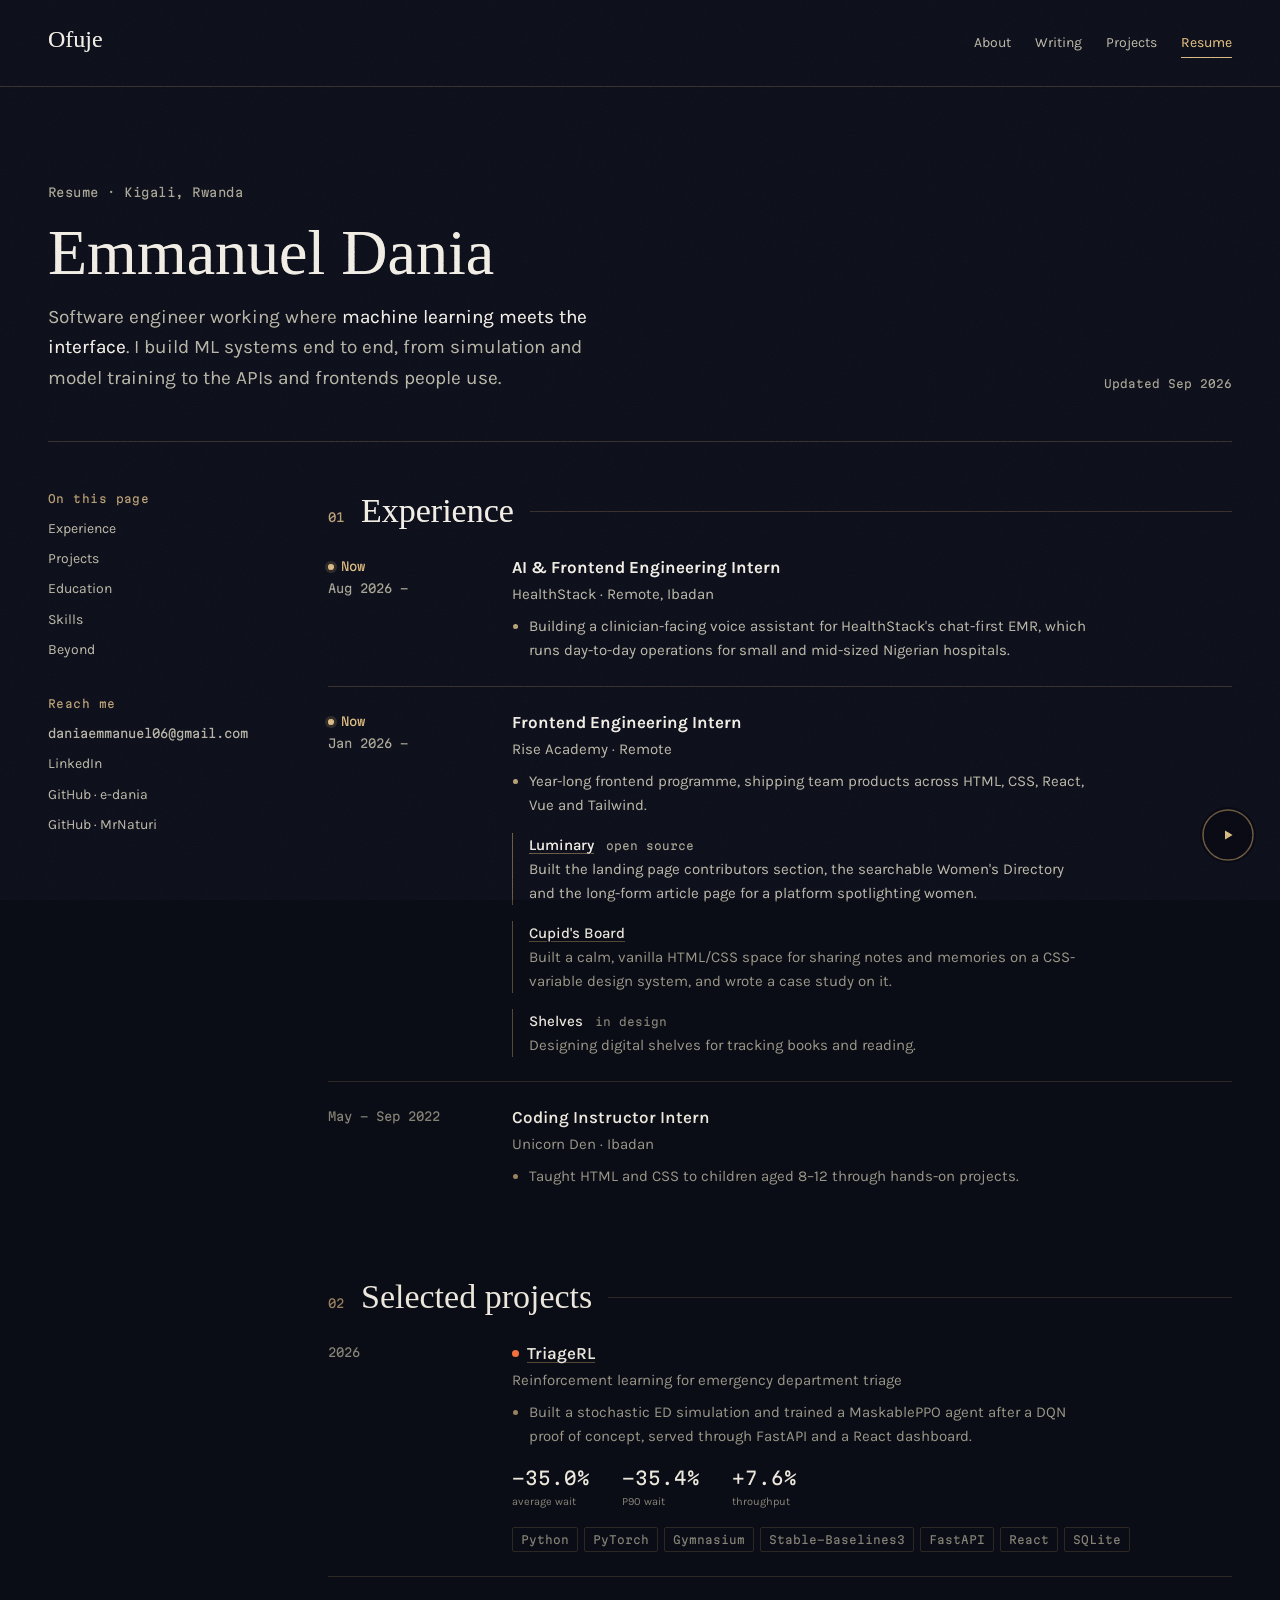
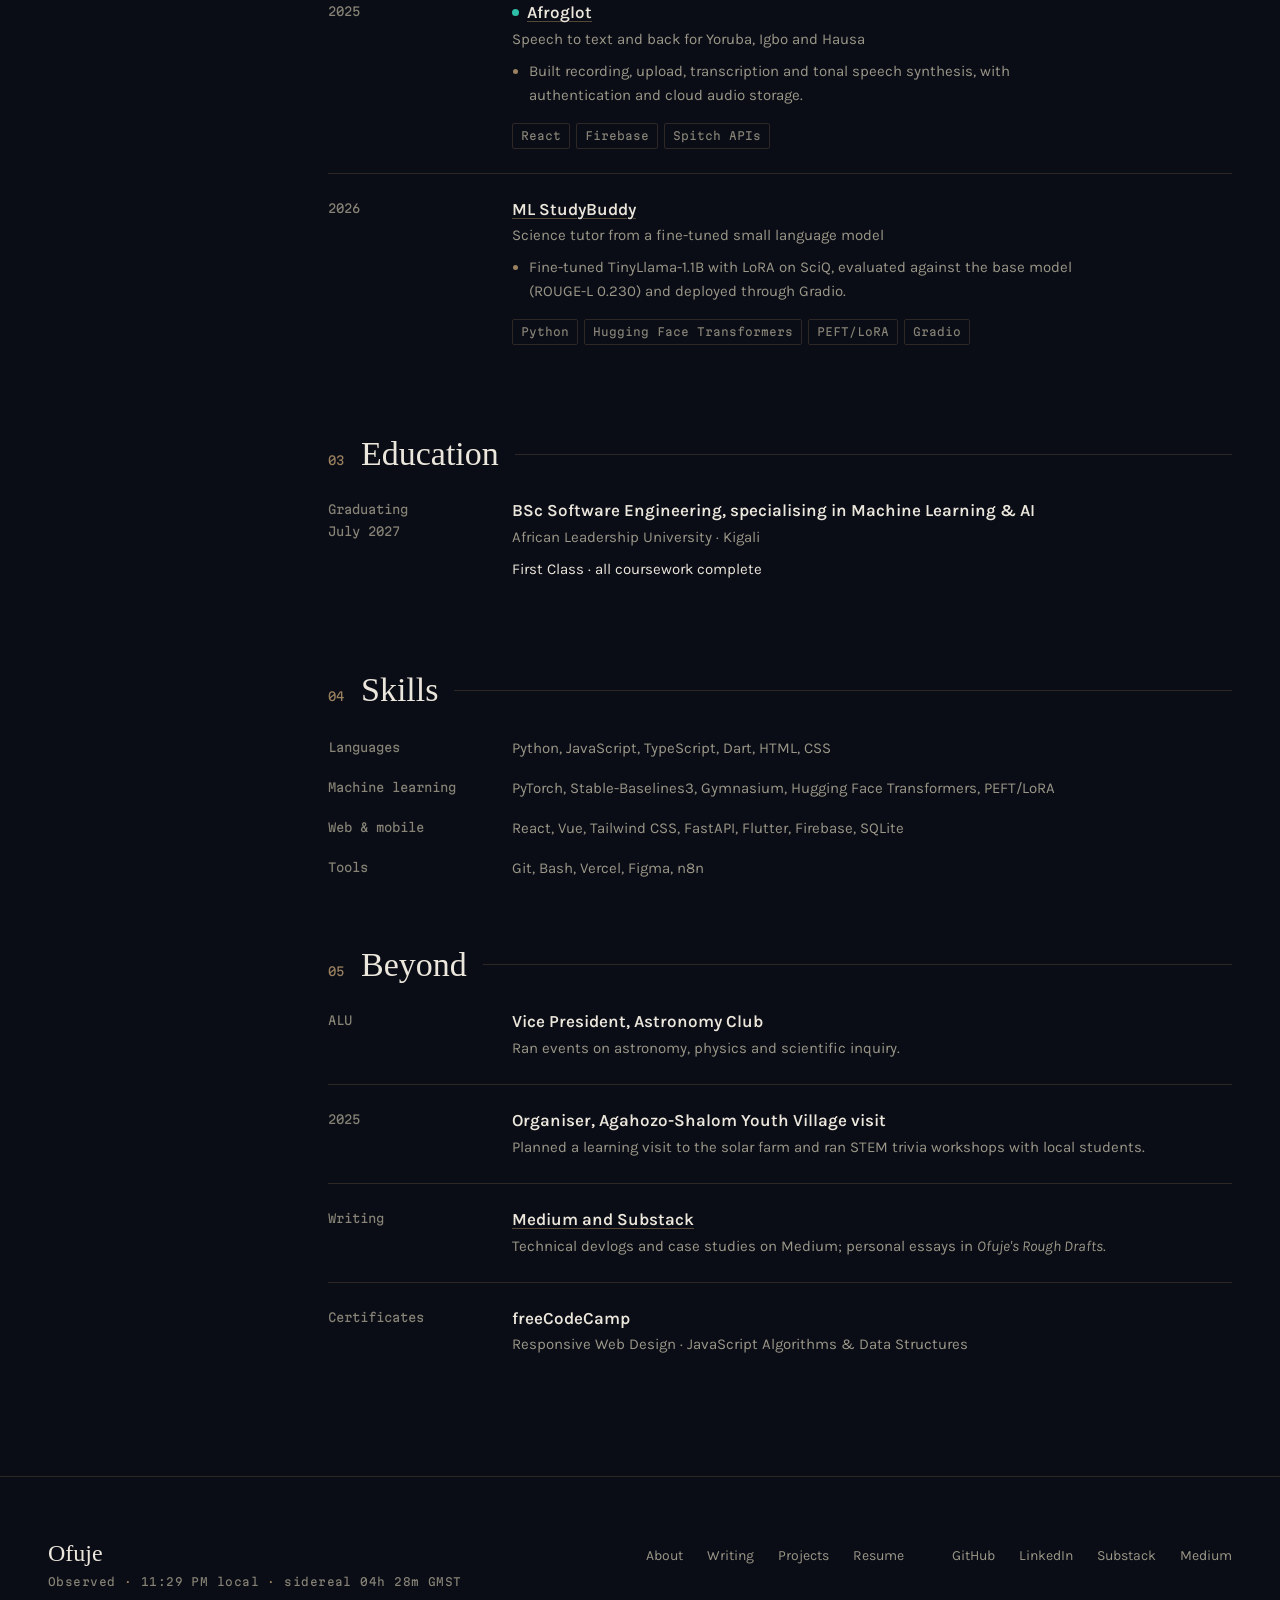
==== resume.html @ 5a90096f "Build the resume page with a section rail and dated entries" ====
<!DOCTYPE html>
    <html lang="en">
    <head>
        <meta charset="UTF-8">
        <meta name="viewport" content="width=device-width, initial-scale=1.0">

        <title>Resume — Emmanuel Dania</title>
        <meta name="description" content="Resume of Emmanuel Dania, a software engineer in Kigali building machine learning systems end to end: experience, projects, education and skills.">
        <meta name="theme-color" content="#0B0D16">
        <link rel="icon" href="/assets/favicon.svg" type="image/svg+xml">

        <meta property="og:type" content="website">
        <meta property="og:title" content="Resume — Emmanuel Dania">
        <meta property="og:description" content="Software engineer · machine learning. Experience, projects and skills.">

        <link rel="preconnect" href="https://fonts.googleapis.com">
        <link rel="preconnect" href="https://fonts.gstatic.com" crossorigin>
        <link
            href="https://fonts.googleapis.com/css2?family=IM+Fell+English:ital@0;1&family=Karla:wght@400;500;600&family=Martian+Mono:wght@400;500&display=swap"
            rel="stylesheet"
        >

        <link rel="stylesheet" href="/css/tokens.css">
        <link rel="stylesheet" href="/css/base.css">
        <link rel="stylesheet" href="/css/atmosphere.css">
        <link rel="stylesheet" href="/css/components/nav.css">
        <link rel="stylesheet" href="/css/components/footer.css">
        <link rel="stylesheet" href="/css/components/section.css">
        <link rel="stylesheet" href="/css/components/player.css">
        <link rel="stylesheet" href="/css/pages/resume.css">
    </head>

    <body>
        <div id="nav-root"></div>
        <main id="main-root" class="resume">
            <div id="resume-intro-root"></div>
            <div id="resume-body-root"></div>
        </main>
        <div id="footer-root"></div>
        <div id="player-root"></div>

        <script type="module" src="/js/pages/resume.js"></script>
    </body>
</html>
---- css/tokens.css ----
/* ==========================================================================
   Design tokens — "Observatory" system
   Reference these variables everywhere. Don't hardcode raw values in
   component/page CSS files — if a value isn't here, it probably should be.
   ========================================================================== */

:root {

  /* ---- Color: backgrounds ---- */
  --bg-base: #0B0D16;          /* page background — near-black navy, not flat */
  --bg-void-deep: #070810;     /* deepest point in radial vignette / glow gradients */
  --surface-plate: #12151F;    /* instrument plates — projects, panels */
  --surface-plate-raised: #171B27; /* top-of-gradient tone for plate surfaces */

  /* ---- Color: borders / dividers ----
     Hairlines are brass-tinted at low opacity, not a flat neutral gray —
     ties every divider back to the instrument-panel material. */
  --border-hairline: rgba(201, 162, 106, 0.18);
  --border-hairline-strong: rgba(201, 162, 106, 0.4); /* hover / active state */

  /* ---- Color: text ---- */
  --text-primary: #ECE7DC;    /* warm off-white, not pure white — matches brass warmth */
  --text-muted: #9A9788;
  --text-faint: #878477;      /* meta text, serials, icons at rest.
                                 5.2:1 on base, 4.6:1 on raised plate (AA) */

  /* ---- Color: accents (each tied to a specific meaning — don't mix) ----
     Only three accents now. Ember and teal each carry a motion language
     (beacon / signal); brass is structural chrome and stays static. */
  --accent-ember: #F2703C;    /* TriageRL — "beacon": single steady pulse, urgency */
  --accent-teal: #2FBFA8;     /* Afroglot — "signal": rhythmic double-pulse, transmission.
                                  Also used for About's name-pronunciation ripple. */
  --accent-brass: #C9A26A;    /** structural chrome (rivets, hairlines, serial labels)
                                AND the site's general neutral interactive/emphasis
                                accent — nav hovers, active states, headline emphasis.
                                Never carries flagship-specific meaning.*/
  --accent-brass-dim: #9A8260; /* rivets, secondary brass detail.
                                  5.3:1 on base — safe for small text */

  /* ---- Color: accent glows (rgba strings for box-shadow use) ---- */
  --glow-ember-tight: rgba(242, 112, 60, 0.15);
  --glow-ember-wide: rgba(242, 112, 60, 0.08);
  --glow-teal-tight: rgba(47, 191, 168, 0.15);
  --glow-teal-wide: rgba(47, 191, 168, 0.08);
  --glow-shadow-base: rgba(0, 0, 0, 0.3);

  /* ---- Spacing scale (unchanged — use these, don't invent one-offs) ---- */
  --space-1: 4px;
  --space-2: 8px;
  --space-3: 16px;
  --space-4: 24px;
  --space-5: 32px;
  --space-6: 48px;
  --space-7: 64px;
  --space-8: 96px;

  /* ---- Section rhythm & layout ---- */
  --section-padding-desktop: var(--space-8);
  --section-padding-mobile: var(--space-7);
  --content-max-width: 720px;  /* reading measure — prose, intros */
  --layout-max-width: 1200px;  /* page frame — nav, hero, plate grids */
  --gutter: clamp(1.25rem, 0.6rem + 3vw, 3rem); /* side padding, 20px → 48px */

  /* ---- Typography: families ---- */
  --font-display: 'IM Fell English', 'Iowan Old Style', 'Palatino Linotype', Georgia, serif;
                                      /* headlines, plate titles, section heads —
                                         digitised 17th-c. type, the engraved star-atlas voice */
  --font-body: 'Karla', 'Helvetica Neue', Arial, sans-serif; /* body copy, nav */
  --font-mono: 'Martian Mono', ui-monospace, 'Cascadia Mono', Menlo, monospace;
                                      /* serials, coordinates, meta labels —
                                         the engraved numerals on the instrument */

  /* ---- Typography: sizes ----
     Display sizes are fluid: they scale with the viewport between a floor
     and a ceiling, so one token covers phone to desktop without media
     queries. Small text stays fixed — it shouldn't shrink below legibility. */
  --text-hero: clamp(2.5rem, 1.35rem + 5.2vw, 5.5rem);     /* 40px → 88px */
  --text-h2: clamp(1.875rem, 1.4rem + 2vw, 2.75rem);       /* 30px → 44px, section heads */
  --text-h3: clamp(1.25rem, 1.1rem + 0.6vw, 1.5rem);       /* 20px → 24px, plate titles */
  --text-h3-large: clamp(1.5rem, 1.25rem + 1vw, 1.875rem); /* 24px → 30px, About name */
  --text-body: 1rem;           /* 16px */
  --text-small: 0.875rem;      /* 14px */
  --text-label: 0.75rem;       /* 12px — mono serials/coordinates, sentence case */
  --text-meta: 0.6875rem;      /* 11px — smallest mono detail only */

  /* ---- Typography: weights ---- */
  --weight-regular: 400;
  --weight-medium: 500;
  --weight-semibold: 600;
  --weight-display: 400;       /* IM Fell English ships a single weight (plus italic) */

  /* ---- Typography: line-height ---- */
  --leading-display: 1.05;     /* large display lines — IM Fell sets loose */
  --leading-tight: 1.25;
  --leading-body: 1.6;

  /* ---- Typography: letter-spacing ----
     No longer paired with uppercase — used sparingly on sentence-case
     meta labels (e.g. plate serials) for a touch of precision, not shouting. */
  --tracking-label: 0.04em;

  /* ---- Radius ----
     Plates are flat — instrument panels don't have rounded corners.
     Small radius reserved for actual interactive controls only. */
  --radius-plate: 0;
  --radius-control: 2px;

  /* ---- Motion: general ---- */
  --ease-hover: ease;                                   /* colour/hover changes */
  --ease-out: cubic-bezier(0.165, 0.84, 0.44, 1);       /* quart — entrances, reveals */
  --ease-out-expo: cubic-bezier(0.19, 1, 0.22, 1);      /* long, settling entrances */
  --ease-in-out: cubic-bezier(0.645, 0.045, 0.355, 1);  /* cubic — on-screen movement */
  --duration-hover: 200ms;
  --duration-glow: 250ms;
  --duration-ripple: 400ms;    /* About page ripple — signal-teal */

  /* ---- Motion: flagship signal marks ----
     Distinct rhythms, not the same animation recolored. Flagship-only —
     the four supporting-project plates carry no motion at all. */
  --duration-beacon: 3400ms;   /* TriageRL — one steady pulse, unhurried */
  --duration-signal: 2200ms;   /* Afroglot — two quick pulses, then a pause */

}

/* prefers-reduced-motion fallback hook — components should check this
   and disable starfield motion, ripples, and beacon/signal marks accordingly.
   Note: this zeroes durations, but looping marks (beacon/signal) should be
   removed outright in component CSS, not just sped to 0ms — see the
   web-animation-design guidance on reduced motion. */
@media (prefers-reduced-motion: reduce) {
  :root {
    --duration-hover: 0ms;
    --duration-glow: 0ms;
    --duration-ripple: 0ms;
    --duration-beacon: 0ms;
    --duration-signal: 0ms;
  }
}
---- css/base.css ----
*, *::before, *::after {
  box-sizing: border-box;
}

html {
  color-scheme: dark;
  -webkit-text-size-adjust: 100%;
}

body {
  margin: 0;
  background: var(--bg-base);
  color: var(--text-primary);
  font-family: var(--font-body);
  line-height: var(--leading-body);
  -webkit-font-smoothing: antialiased;
}

h1, h2, h3 {
  font-family: var(--font-display);
  font-weight: var(--weight-display);
  margin: 0;
  text-wrap: balance;
}

a {
  color: inherit;
  text-decoration: none;
}

::selection {
  background: var(--accent-brass);
  color: var(--bg-base);
}

/* ---- Focus: reticle brackets ----
   Keyboard focus draws four brass corner brackets around the element, like
   the framing marks in a telescope finder. Only :focus-visible — mouse
   clicks don't trigger it. Uses ::after, so a component that needs its own
   ::after on a focusable element should restyle focus locally. */
:where(a, button, [tabindex]):focus-visible {
  outline: none;
  position: relative;
}

:where(a, button, [tabindex]):focus-visible::after {
  --bracket: 7px;
  --bracket-weight: 1.5px;
  content: "";
  position: absolute;
  inset: -6px -8px;
  pointer-events: none;
  background:
    linear-gradient(var(--accent-brass), var(--accent-brass)) top left / var(--bracket) var(--bracket-weight),
    linear-gradient(var(--accent-brass), var(--accent-brass)) top left / var(--bracket-weight) var(--bracket),
    linear-gradient(var(--accent-brass), var(--accent-brass)) top right / var(--bracket) var(--bracket-weight),
    linear-gradient(var(--accent-brass), var(--accent-brass)) top right / var(--bracket-weight) var(--bracket),
    linear-gradient(var(--accent-brass), var(--accent-brass)) bottom left / var(--bracket) var(--bracket-weight),
    linear-gradient(var(--accent-brass), var(--accent-brass)) bottom left / var(--bracket-weight) var(--bracket),
    linear-gradient(var(--accent-brass), var(--accent-brass)) bottom right / var(--bracket) var(--bracket-weight),
    linear-gradient(var(--accent-brass), var(--accent-brass)) bottom right / var(--bracket-weight) var(--bracket);
  background-repeat: no-repeat;
}

/* Fallback for browsers without :focus-visible support */
@supports not selector(:focus-visible) {
  :where(a, button, [tabindex]):focus {
    outline: 1.5px solid var(--accent-brass);
    outline-offset: 4px;
  }
}

/* The hidden attribute always wins, even over components that set display */
[hidden] {
  display: none !important;
}

/* Text for screen readers only */
.visually-hidden {
  position: absolute;
  width: 1px;
  height: 1px;
  margin: -1px;
  padding: 0;
  overflow: hidden;
  clip: rect(0 0 0 0);
  clip-path: inset(50%);
  white-space: nowrap;
  border: 0;
}
---- css/atmosphere.css ----
/* ==========================================================================
   Atmosphere — the star-chart ground every page sits on.
   Two fixed layers on <body>, both pointer-events: none:
     ::before  brass coordinate grid (declination circles + RA meridians)
     ::after   film grain, laid over everything at very low opacity
   ========================================================================== */

body::before,
body::after {
  content: "";
  position: fixed;
  inset: 0;
  pointer-events: none;
}

/* ---- Coordinate grid ----
   The celestial pole sits above the top edge of the viewport, so the
   declination circles read as gentle arcs and the meridians fan down from
   it — the projection of an old star atlas, not a flat CSS grid.
   Masked to fade toward the edges so it never frames the page. */
body::before {
  z-index: -2;
  --pole: 50% -55vh;
  background:
    repeating-radial-gradient(
      circle at var(--pole),
      transparent 0 calc(var(--grid-ring) - 1px),
      var(--grid-line) calc(var(--grid-ring) - 1px) var(--grid-ring)
    ),
    repeating-conic-gradient(
      from 0deg at var(--pole),
      var(--grid-line) 0 0.08deg,
      transparent 0.08deg 7.5deg
    ),
    radial-gradient(ellipse 120% 90% at 50% 0%, var(--surface-plate-raised) 0%, transparent 60%);
  -webkit-mask-image: radial-gradient(ellipse 90% 80% at 50% 35%, #000 20%, transparent 85%);
          mask-image: radial-gradient(ellipse 90% 80% at 50% 35%, #000 20%, transparent 85%);
}

/* ---- Grain ----
   SVG fractal noise, tiled. Sits above content at ~5% so flat plates and
   the void read as printed paper rather than a screen fill. */
body::after {
  z-index: 100;
  opacity: var(--grain-opacity);
  background-image: url("data:image/svg+xml,%3Csvg xmlns='http://www.w3.org/2000/svg' width='220' height='220'%3E%3Cfilter id='n'%3E%3CfeTurbulence type='fractalNoise' baseFrequency='0.85' numOctaves='3' stitchTiles='stitch'/%3E%3CfeColorMatrix values='0 0 0 0 1 0 0 0 0 1 0 0 0 0 1 0 0 0 0.55 0'/%3E%3C/filter%3E%3Crect width='100%25' height='100%25' filter='url(%23n)'/%3E%3C/svg%3E");
  background-size: 220px 220px;
  mix-blend-mode: overlay;
}
---- css/components/nav.css ----
.site-nav {
  display: flex;
  flex-wrap: wrap;
  justify-content: space-between;
  align-items: baseline;
  gap: var(--space-2) var(--space-5);
  padding-block: var(--space-4);
  padding-inline: max(var(--gutter), (100% - var(--layout-max-width)) / 2);
  border-bottom: 1px solid var(--border-hairline);
}

.wordmark {
  font-family: var(--font-display);
  font-size: var(--text-h3);
  line-height: 1;
  color: var(--text-primary);
}

.nav-links {
  display: flex;
  flex-wrap: wrap;
  gap: var(--space-1) var(--space-4);
  list-style: none;
  margin: 0;
  padding: 0;
}

.nav-links a {
  display: inline-block;
  padding-block: var(--space-2); /* taller tap target without shifting layout */
  color: var(--text-muted);
  font-size: var(--text-small);
  background-image: linear-gradient(var(--accent-brass), var(--accent-brass));
  background-repeat: no-repeat;
  background-position: 0 calc(100% - 4px);
  background-size: 0 1px;
  transition: color var(--duration-hover) var(--ease-hover);
}

@media (hover: hover) and (pointer: fine) {
  .nav-links a:hover {
    color: var(--accent-brass);
  }
}

/* Current page: brass text plus a fixed hairline underline, so it reads
   as "you are here" rather than a stuck hover. */
.nav-links a[aria-current] {
  color: var(--accent-brass);
  background-size: 100% 1px;
}
---- css/components/footer.css ----
.site-footer {
  display: flex;
  flex-wrap: wrap;
  justify-content: space-between;
  align-items: flex-start;
  gap: var(--space-5) var(--space-6);
  padding-block: var(--space-7) var(--space-6);
  padding-inline: max(var(--gutter), (100% - var(--layout-max-width)) / 2);
  border-top: 1px solid var(--border-hairline);
}

.footer-nav-group {
  display: flex;
  flex-wrap: wrap;
  gap: var(--space-4) var(--space-6);
}

.footer-links,
.footer-socials {
  display: flex;
  flex-wrap: wrap;
  gap: var(--space-1) var(--space-4);
  list-style: none;
  margin: 0;
  padding: 0;
}

.footer-links a,
.footer-socials a {
  display: inline-block;
  padding-block: var(--space-1);
  color: var(--text-muted);
  font-size: var(--text-small);
  transition: color var(--duration-hover) var(--ease-hover);
}

@media (hover: hover) and (pointer: fine) {
  .footer-links a:hover,
  .footer-socials a:hover {
    color: var(--accent-brass);
  }
}

/* Phones: stack wordmark over the two link groups instead of forcing
   eight items onto one row. */
@media (max-width: 40rem) {
  .site-footer,
  .footer-nav-group {
    flex-direction: column;
  }
}

.footer-mark {
  display: flex;
  flex-direction: column;
  gap: var(--space-2);
}

.observation-log {
  margin: 0;
  font-family: var(--font-mono);
  font-size: var(--text-meta);
  letter-spacing: var(--tracking-label);
  color: var(--text-faint);
  font-variant-numeric: tabular-nums; /* digits don't shift as minutes tick */
}

.observation-log__part {
  white-space: nowrap; /* wrap between segments, never inside "11h 23m" */
}

.observation-log__sep {
  color: var(--accent-brass-dim);
}
---- css/components/section.css ----
/* ==========================================================================
   Section frame — shared by every Home section after the hero.
   A hairline rule with a mono index on it, like a plate number engraved
   on the edge of a chart, then a display heading.
   ========================================================================== */

.section {
  padding-block: var(--section-padding-mobile);
  padding-inline: max(var(--gutter), (100% - var(--layout-max-width)) / 2);
}

@media (min-width: 48rem) {
  .section {
    padding-block: var(--section-padding-desktop);
  }
}

.section__head {
  display: flex;
  align-items: baseline;
  gap: var(--space-3);
  margin-bottom: var(--space-6);
}

/* Index sits on the rule: "01" then a hairline running to the edge */
.section__index {
  flex: none;
  font-family: var(--font-mono);
  font-size: var(--text-label);
  letter-spacing: var(--tracking-label);
  color: var(--accent-brass-dim);
  font-variant-numeric: tabular-nums;
}

.section__head::after {
  content: "";
  flex: 1;
  align-self: center;
  height: 1px;
  background: var(--border-hairline);
}

.section__title {
  flex: none;
  font-size: var(--text-h2);
  line-height: var(--leading-tight);
}
---- css/components/player.css ----
/* ==========================================================================
   Player — a brass dial fixed bottom-right. Flat, bordered, no shadow kit.
   Teal is used only for the signal dot while audio is actually playing:
   the site's "transmission" colour, meaning something is being sent.
   ========================================================================== */

.player {
  position: fixed;
  right: max(var(--space-4), env(safe-area-inset-right, 0px));
  bottom: calc(var(--space-4) + env(safe-area-inset-bottom, 0px));
  z-index: 90;
  display: flex;
  align-items: center;
  gap: var(--space-3);
}

/* ---- Dial ---- */

.player__dial {
  position: relative;
  display: grid;
  place-items: center;
  width: 3.5rem;
  height: 3.5rem;
  padding: 0;
  color: var(--accent-brass);
  background: var(--bg-void-deep);
  border: 0;
  border-radius: 50%;
  cursor: pointer;
  transition: transform 150ms var(--ease-out);
}

.player__dial:active {
  transform: scale(0.96);
}

.player__ring {
  position: absolute;
  inset: 0;
  width: 100%;
  height: 100%;
  transform: rotate(-90deg); /* progress starts at 12 o'clock */
}

.player__ring-track,
.player__ring-progress {
  fill: none;
  stroke-width: 1.5;
}

.player__ring-track {
  stroke: var(--border-hairline-strong);
}

.player__ring-progress {
  stroke: var(--accent-brass);
  stroke-linecap: round;
  transition: stroke-dashoffset 260ms linear;
}

.player__icon {
  width: 1rem;
  height: 1rem;
  fill: currentColor;
}

.player__icon-pause,
.player.is-playing .player__icon-play {
  display: none;
}

.player.is-playing .player__icon-pause {
  display: inline;
}

@media (hover: hover) and (pointer: fine) {
  .player__dial:hover {
    color: var(--text-primary);
  }
}

/* Focus: a brass ring outside the dial instead of corner brackets, which
   would look wrong round a circle */
.player__dial:focus-visible {
  outline: 1.5px solid var(--accent-brass);
  outline-offset: 4px;
}

.player__dial:focus-visible::after {
  content: none;
}

/* ---- Signal dot: teal, top-right of the dial, only while playing ---- */

.player__signal {
  position: absolute;
  top: 5px;
  right: 5px;
  width: 7px;
  height: 7px;
  border-radius: 50%;
  background: var(--accent-teal);
  opacity: 0;
  transform: scale(0.5);
  transition: opacity 200ms var(--ease-out), transform 200ms var(--ease-out);
}

.player__signal::before,
.player__signal::after {
  content: "";
  position: absolute;
  inset: 0;
  border-radius: 50%;
  border: 1px solid var(--accent-teal);
  opacity: 0;
}

.player.is-playing .player__signal {
  opacity: 1;
  transform: scale(1);
}

.player.is-playing .player__signal::before,
.player.is-playing .player__signal::after {
  animation: player-signal var(--duration-signal) var(--ease-out) infinite;
}

.player.is-playing .player__signal::after {
  animation-delay: 280ms;
}

/* Same double-pulse rhythm as Afroglot's signal mark, defined here so the
   player works on pages that don't load selected-work.css */
@keyframes player-signal {
  0%   { transform: scale(1);   opacity: 0.8; }
  35%  { transform: scale(3);   opacity: 0; }
  100% { transform: scale(3);   opacity: 0; }
}

/* Resume available but the browser blocked autoplay: a slow brass breath
   on the ring invites a tap */
.player.is-resumable .player__ring-track {
  animation: player-breathe 2400ms var(--ease-in-out) infinite;
}

@keyframes player-breathe {
  0%, 100% { stroke: var(--border-hairline-strong); }
  50%      { stroke: var(--accent-brass); }
}

/* ---- Panel: status, track name and volume ----
   Shown on hover, or when something inside the player has keyboard focus.
   :focus-visible (not :focus-within) so clicking the dial with a mouse
   doesn't leave the panel stuck open after the pointer moves away. */

.player__panel {
  display: flex;
  flex-direction: column;
  align-items: flex-end;
  gap: 2px;
  padding: var(--space-2) var(--space-3);
  font-family: var(--font-mono);
  font-size: var(--text-meta);
  letter-spacing: var(--tracking-label);
  white-space: nowrap;
  background: var(--bg-void-deep);
  border: 1px solid var(--border-hairline);
  opacity: 0;
  transform: translateX(6px);
  pointer-events: none;
  transition: opacity 180ms var(--ease-out), transform 180ms var(--ease-out);
}

.player__status {
  color: var(--text-faint);
}

.player__track {
  color: var(--text-primary);
}

.player:hover .player__panel,
.player:has(:focus-visible) .player__panel,
.player.is-resumable .player__panel {
  opacity: 1;
  transform: translateX(0);
  pointer-events: auto;
}

/* ---- Volume ---- */

.player__volume {
  display: flex;
  align-items: center;
  gap: var(--space-2);
  margin-top: var(--space-1);
  color: var(--text-faint);
}

.player__volume-input {
  --fill: 100%;
  width: 6.5rem;
  height: 1.25rem; /* taller hit area than the 2px track it draws */
  margin: 0;
  background: transparent;
  cursor: pointer;
  -webkit-appearance: none;
  appearance: none;
}

.player__volume-input::-webkit-slider-runnable-track {
  height: 2px;
  background: linear-gradient(
    to right,
    var(--accent-brass) var(--fill),
    var(--border-hairline-strong) var(--fill)
  );
}

.player__volume-input::-moz-range-track {
  height: 2px;
  background: var(--border-hairline-strong);
}

.player__volume-input::-moz-range-progress {
  height: 2px;
  background: var(--accent-brass);
}

.player__volume-input::-webkit-slider-thumb {
  width: 10px;
  height: 10px;
  margin-top: -4px;
  border: 0;
  border-radius: 50%;
  background: var(--text-primary);
  -webkit-appearance: none;
  appearance: none;
}

.player__volume-input::-moz-range-thumb {
  width: 10px;
  height: 10px;
  border: 0;
  border-radius: 50%;
  background: var(--text-primary);
}

.player__volume-input:focus-visible {
  outline: 1.5px solid var(--accent-brass);
  outline-offset: 2px;
}

/* Touch screens have no hover, and phone browsers (iOS in particular)
   ignore page volume in favour of the hardware buttons — so the panel only
   appears there while a resume is waiting, without the slider. */
@media (hover: none) {
  .player:hover .player__panel {
    opacity: 0;
    pointer-events: none;
  }

  .player.is-resumable .player__panel {
    opacity: 1;
  }

  .player__volume {
    display: none;
  }
}

@media (prefers-reduced-motion: reduce) {
  .player__dial,
  .player__signal,
  .player__panel,
  .player__ring-progress {
    transition: none;
  }

  .player__dial:active {
    transform: none;
  }

  .player.is-playing .player__signal::before,
  .player.is-playing .player__signal::after,
  .player.is-resumable .player__ring-track {
    animation: none;
  }
}
---- css/pages/resume.css ----
/* ==========================================================================
   Resume — the calm page. Same observatory ground, but no instruments:
   a sticky section rail, a mono date column and plain, scannable entries.
   ========================================================================== */

.resume {
  padding-inline: max(var(--gutter), (100% - var(--layout-max-width)) / 2);
}

/* ---- Intro ---- */

.resume-intro {
  display: grid;
  gap: var(--space-5);
  padding-block: var(--space-7) var(--space-6);
  border-bottom: 1px solid var(--border-hairline);
}

@media (min-width: 60rem) {
  .resume-intro {
    grid-template-columns: 1fr auto;
    align-items: end;
    gap: var(--space-6);
    padding-top: var(--space-8);
  }
}

.resume-intro__eyebrow {
  margin: 0 0 var(--space-3);
  font-family: var(--font-mono);
  font-size: var(--text-label);
  letter-spacing: var(--tracking-label);
  color: var(--text-faint);
}

.resume-intro__name {
  font-size: clamp(2.5rem, 1.6rem + 3.6vw, 4rem);
  line-height: var(--leading-display);
}

.resume-intro__summary {
  max-width: 52ch;
  margin: var(--space-3) 0 0;
  font-size: clamp(1.0625rem, 1rem + 0.3vw, 1.1875rem);
  color: var(--text-muted);
}

.resume-intro__summary em {
  font-style: normal;
  color: var(--text-primary);
}

.resume-intro__actions {
  display: flex;
  flex-wrap: wrap;
  align-items: center;
  gap: var(--space-2) var(--space-3);
}

@media (min-width: 60rem) {
  .resume-intro__actions {
    flex-direction: column;
    align-items: flex-end;
  }
}

.resume-intro__updated {
  margin: 0;
  font-family: var(--font-mono);
  font-size: var(--text-meta);
  color: var(--text-faint);
}

/* ---- Layout: rail + main ---- */

.resume-layout {
  display: grid;
  gap: var(--space-6);
  padding-block: var(--space-6) var(--space-8);
}

@media (min-width: 60rem) {
  .resume-layout {
    grid-template-columns: 13.5rem minmax(0, 1fr);
    gap: var(--space-7);
  }
}

.resume-rail {
  display: grid;
  gap: var(--space-5);
  align-content: start;
}

@media (min-width: 60rem) {
  .resume-rail {
    position: sticky;
    top: var(--space-5);
    align-self: start;
  }
}

.resume-rail__label {
  margin: 0 0 var(--space-2);
  font-family: var(--font-mono);
  font-size: var(--text-meta);
  letter-spacing: var(--tracking-label);
  color: var(--accent-brass-dim);
}

.resume-rail ul {
  display: grid;
  gap: var(--space-1);
  margin: 0;
  padding: 0;
  list-style: none;
  font-size: var(--text-small);
  color: var(--text-muted);
}

.resume-rail a {
  display: inline-block;
  padding-block: 2px;
  transition: color var(--duration-hover) var(--ease-hover);
}

@media (hover: hover) {
  .resume-rail a:hover {
    color: var(--accent-brass);
  }
}

/* The section list only earns its place beside the content */
.resume-toc {
  display: none;
}

@media (min-width: 60rem) {
  .resume-toc {
    display: block;
  }
}

.resume-reach ul {
  display: flex;
  flex-wrap: wrap;
  gap: var(--space-1) var(--space-4);
}

@media (min-width: 60rem) {
  .resume-reach ul {
    display: grid;
  }
}

.resume-reach__email {
  font-family: var(--font-mono);
  font-size: var(--text-label);
}

/* ---- Sections ---- */

.resume-sec + .resume-sec {
  margin-top: var(--space-7);
}

.resume-sec__head {
  margin-bottom: var(--space-4);
  scroll-margin-top: var(--space-5);
}

.resume-sec {
  scroll-margin-top: var(--space-5);
}

.resume-sec__title {
  font-size: clamp(1.625rem, 1.3rem + 1.2vw, 2.125rem);
}

/* ---- Entries: date column + body ---- */

.resume-entry {
  display: grid;
  gap: var(--space-1);
  padding-block: var(--space-4);
  border-top: 1px solid var(--border-hairline);
}

.resume-entry:first-of-type {
  padding-top: 0;
  border-top: 0;
}

@media (min-width: 40rem) {
  .resume-entry {
    grid-template-columns: 9.5rem minmax(0, 1fr);
    gap: var(--space-5);
  }
}

.resume-entry__when {
  display: flex;
  flex-wrap: wrap;
  align-content: start;
  gap: 0 var(--space-2);
  margin: 0;
  font-family: var(--font-mono);
  font-size: var(--text-label);
  line-height: 1.8;
  color: var(--text-faint);
}

@media (min-width: 40rem) {
  .resume-entry__when {
    flex-direction: column;
  }
}

.resume-now {
  display: inline-flex;
  align-items: center;
  gap: 7px;
  color: var(--accent-brass);
}

.resume-now::before {
  content: "";
  width: 6px;
  height: 6px;
  border-radius: 50%;
  background: var(--accent-brass);
  box-shadow: 0 0 0 3px rgba(201, 162, 106, 0.15);
}

.resume-entry__title {
  font-family: var(--font-body);
  font-size: 1.0625rem;
  font-weight: var(--weight-semibold);
  line-height: 1.4;
  text-wrap: pretty;
}

.resume-entry__where {
  margin: 2px 0 0;
  font-size: 0.9375rem;
  color: var(--text-muted);
}

.resume-entry__note {
  margin: var(--space-2) 0 0;
  font-size: 0.9375rem;
  color: var(--text-primary);
}

.resume-entry__points {
  display: grid;
  gap: 6px;
  max-width: 64ch;
  margin: var(--space-2) 0 0;
  padding-left: 1.1em;
  font-size: 0.9375rem;
  color: var(--text-muted);
}

.resume-entry__points li::marker {
  color: var(--accent-brass-dim);
}

/* Links inside entries: quiet underline, brass on hover */
.resume-entry a {
  text-decoration: underline;
  text-decoration-color: var(--border-hairline-strong);
  text-decoration-thickness: 1px;
  text-underline-offset: 0.2em;
  transition: color var(--duration-hover) var(--ease-hover),
    text-decoration-color var(--duration-hover) var(--ease-hover);
}

@media (hover: hover) {
  .resume-entry a:hover {
    color: var(--accent-brass);
    text-decoration-color: currentColor;
  }
}

/* ---- Work done inside a role ---- */

.resume-work {
  display: grid;
  gap: var(--space-3);
  margin-top: var(--space-3);
}

.resume-work__item {
  padding-left: var(--space-3);
  border-left: 1px solid var(--border-hairline-strong);
  font-size: 0.9375rem;
  color: var(--text-muted);
}

.resume-work__item p {
  margin: 0;
  max-width: 62ch;
}

.resume-work__name {
  color: var(--text-primary);
  font-weight: var(--weight-medium);
}

.resume-tag {
  margin-left: var(--space-2);
  font-family: var(--font-mono);
  font-size: var(--text-meta);
  font-weight: var(--weight-regular);
  color: var(--text-faint);
}

/* ---- Projects ---- */

.resume-project[data-accent] .resume-entry__title::before {
  content: "";
  display: inline-block;
  width: 7px;
  height: 7px;
  margin-right: var(--space-2);
  border-radius: 50%;
  vertical-align: 0.12em;
  background: var(--accent);
}

.resume-project[data-accent="ember"] { --accent: var(--accent-ember); }
.resume-project[data-accent="teal"] { --accent: var(--accent-teal); }

.resume-readout {
  display: flex;
  flex-wrap: wrap;
  gap: var(--space-2) var(--space-5);
  margin: var(--space-3) 0 0;
}

.resume-readout div {
  display: flex;
  flex-direction: column-reverse;
}

.resume-readout dd {
  margin: 0;
  font-family: var(--font-mono);
  font-size: 1.125rem;
  color: var(--text-primary);
  font-variant-numeric: tabular-nums;
}

.resume-readout dt {
  font-size: var(--text-meta);
  color: var(--text-faint);
}

.resume-stack {
  display: flex;
  flex-wrap: wrap;
  gap: 6px;
  margin: var(--space-3) 0 0;
  padding: 0;
  list-style: none;
}

.resume-stack li {
  padding: 3px 8px;
  border: 1px solid var(--border-hairline);
  border-radius: var(--radius-control);
  font-family: var(--font-mono);
  font-size: var(--text-meta);
  color: var(--text-faint);
}

/* ---- Skills ---- */

.resume-skills {
  display: grid;
  gap: var(--space-3);
  margin: 0;
}

.resume-skills div {
  display: grid;
  gap: 2px;
}

@media (min-width: 40rem) {
  .resume-skills div {
    grid-template-columns: 9.5rem minmax(0, 1fr);
    gap: var(--space-5);
  }
}

.resume-skills dt {
  font-family: var(--font-mono);
  font-size: var(--text-label);
  line-height: 1.9;
  color: var(--text-faint);
}

.resume-skills dd {
  margin: 0;
  font-size: 0.9375rem;
  color: var(--text-muted);
}
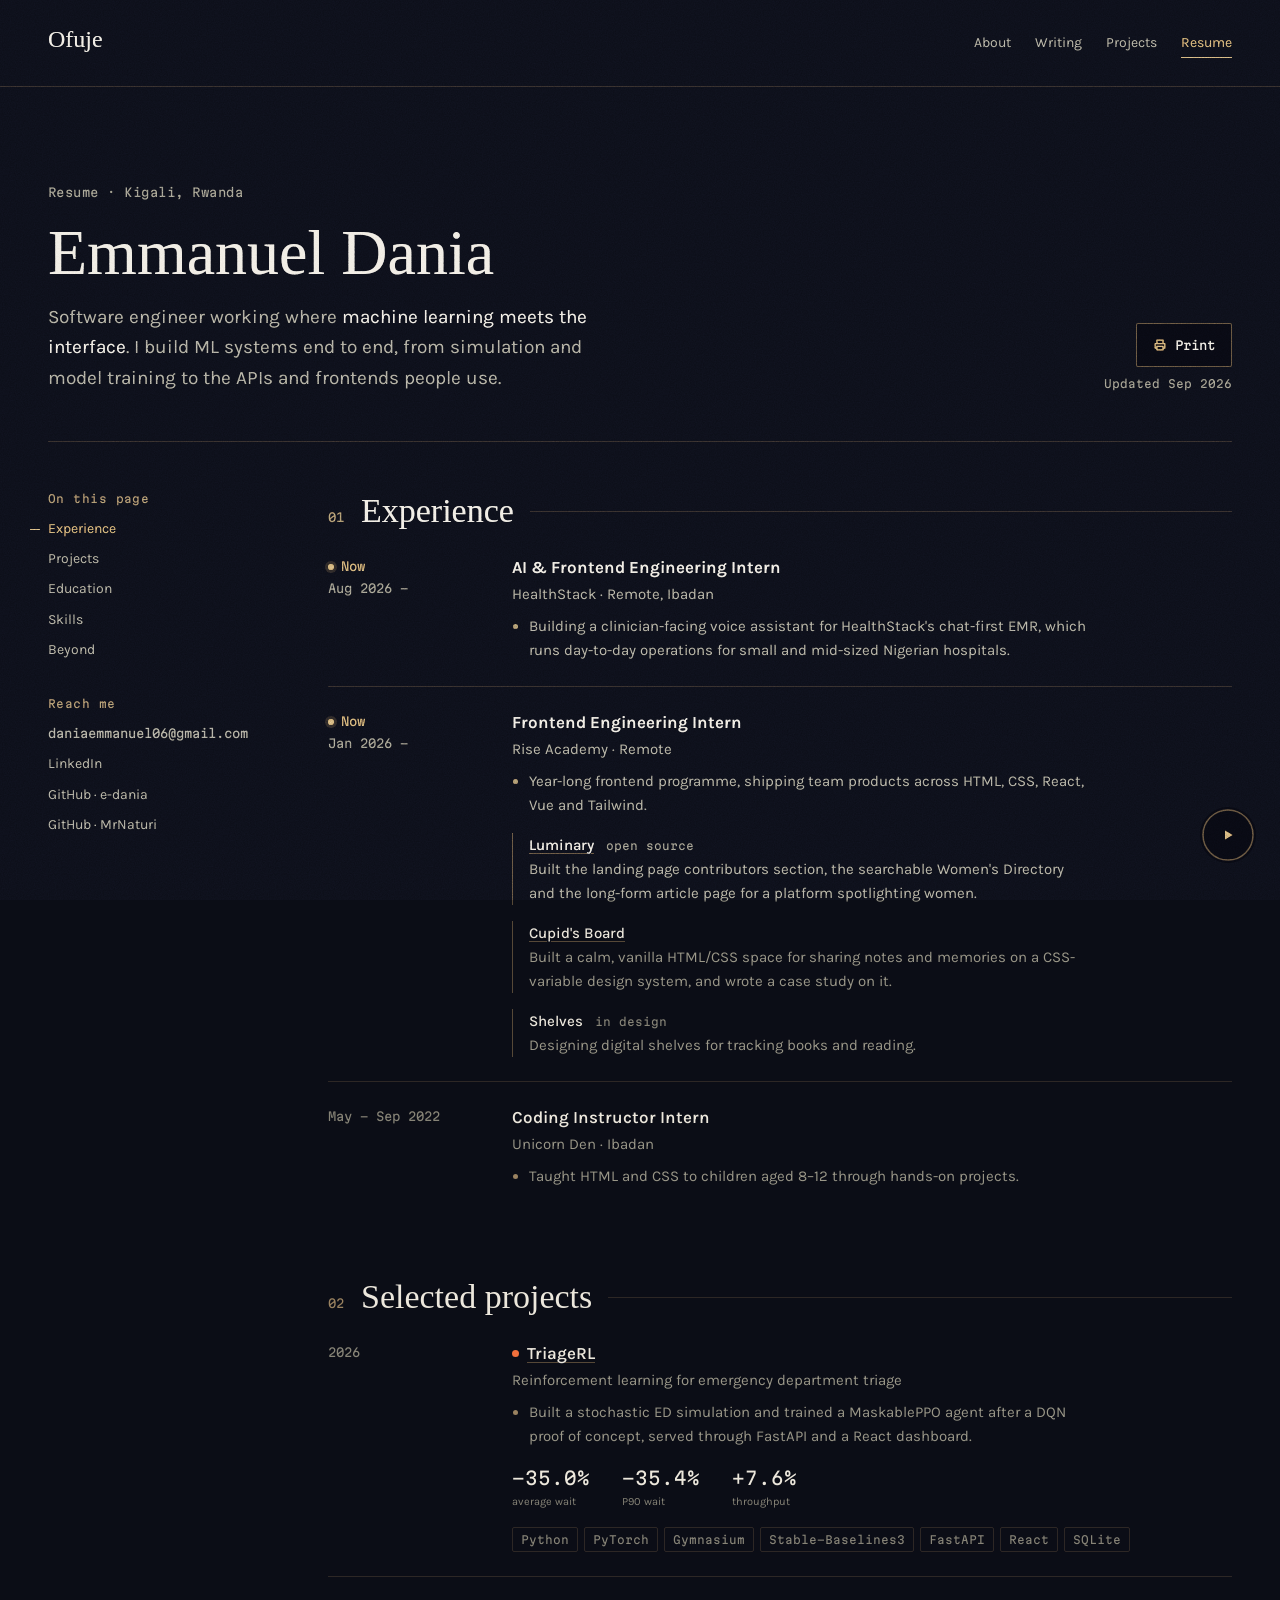
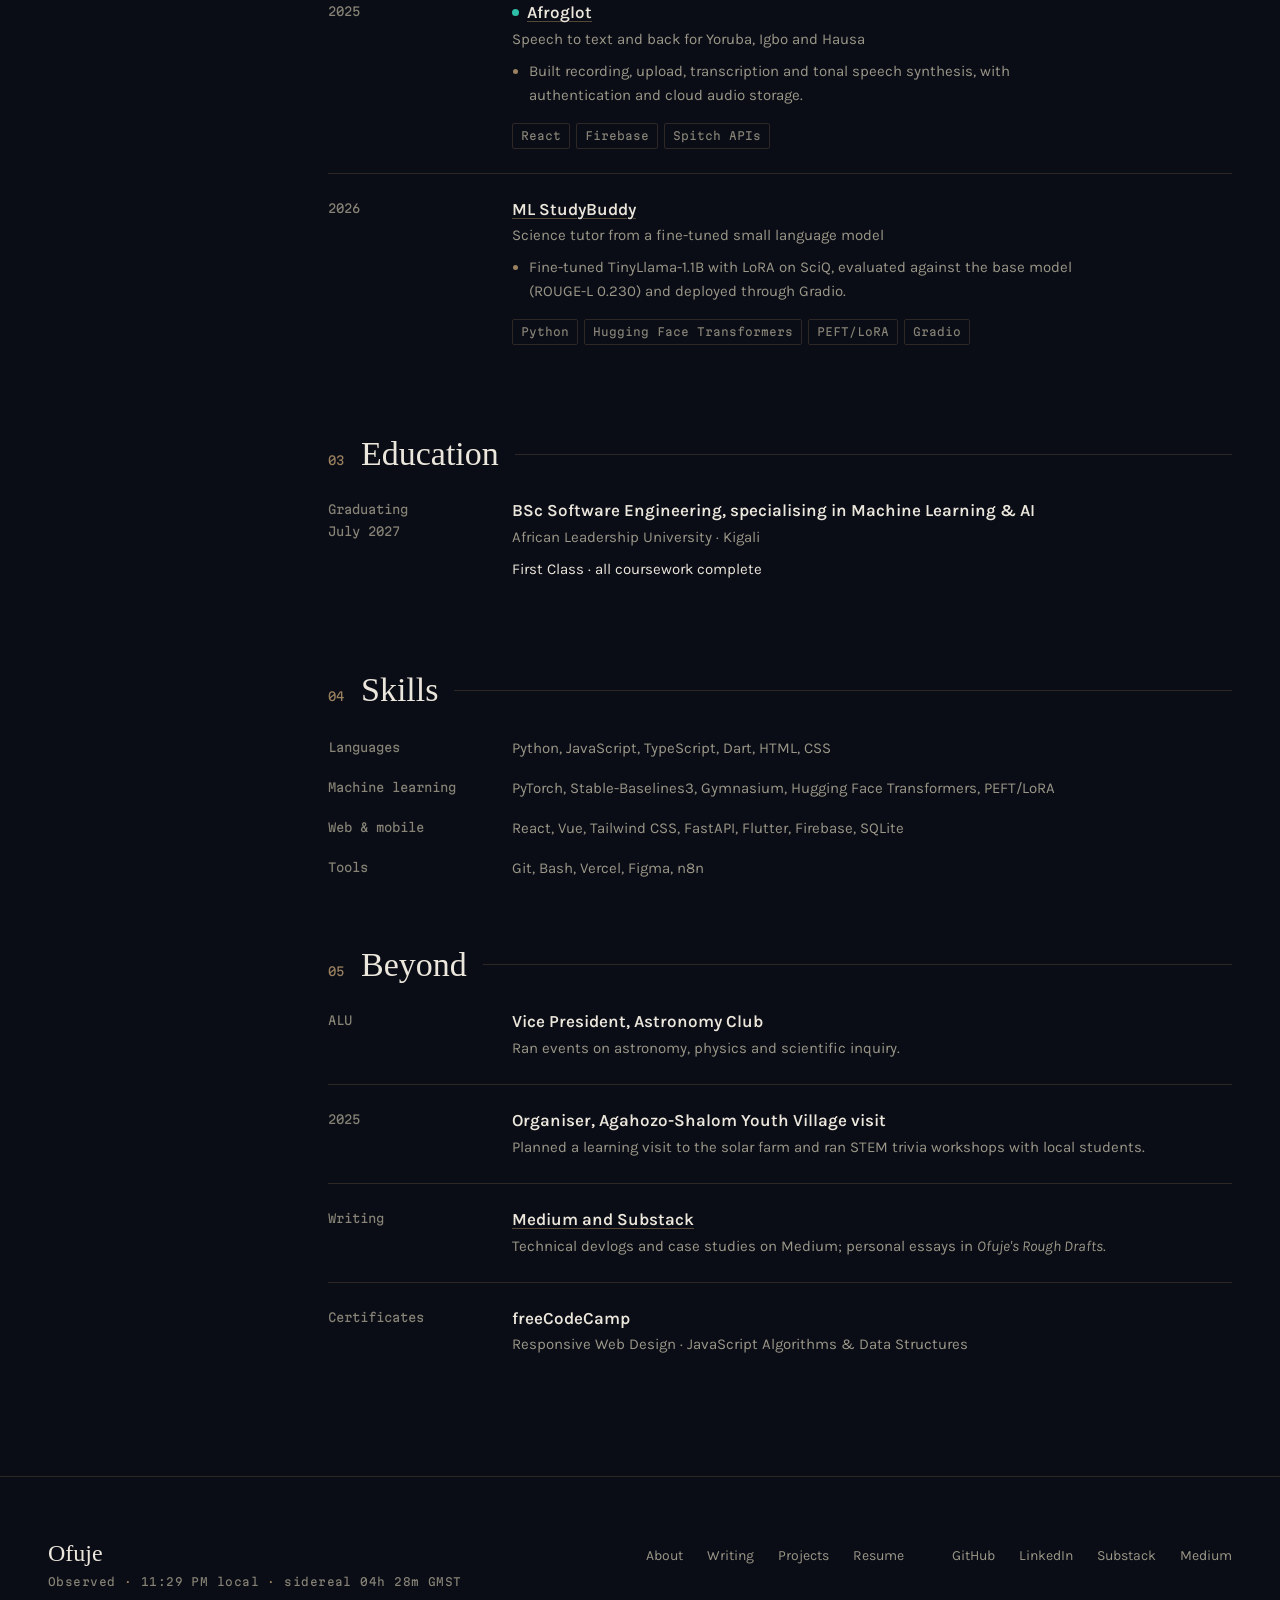
==== commit a64608a3: "Lay the resume out on one A4 sheet for print" ====
--- a/resume.html
+++ b/resume.html
@@ -28,6 +28,7 @@
         <link rel="stylesheet" href="/css/components/section.css">
         <link rel="stylesheet" href="/css/components/player.css">
         <link rel="stylesheet" href="/css/pages/resume.css">
+        <link rel="stylesheet" href="/css/pages/resume-print.css" media="print">
     </head>
 
     <body>
@@ -35,6 +36,7 @@
         <main id="main-root" class="resume">
             <div id="resume-intro-root"></div>
             <div id="resume-body-root"></div>
+            <div id="resume-paper-root"></div>
         </main>
         <div id="footer-root"></div>
         <div id="player-root"></div>
--- a/css/pages/resume.css
+++ b/css/pages/resume.css
@@ -407,3 +407,78 @@
   font-size: 0.9375rem;
   color: var(--text-muted);
 }
+
+/* ---- Current section in the rail ---- */
+
+.resume-toc a {
+  position: relative;
+}
+
+.resume-toc a::before {
+  content: "";
+  position: absolute;
+  top: 50%;
+  right: calc(100% + var(--space-2));
+  width: 10px;
+  height: 1px;
+  background: var(--accent-brass);
+  transform: scaleX(0);
+  transform-origin: right;
+  transition: transform var(--duration-glow) var(--ease-out);
+}
+
+.resume-toc a[aria-current] {
+  color: var(--accent-brass);
+}
+
+.resume-toc a[aria-current]::before {
+  transform: scaleX(1);
+}
+
+@media (prefers-reduced-motion: reduce) {
+  .resume-toc a::before {
+    transition: none;
+  }
+}
+
+/* ---- Actions ---- */
+
+.resume-btn {
+  display: inline-flex;
+  align-items: center;
+  gap: var(--space-2);
+  min-height: 44px;
+  padding: 0 var(--space-3);
+  border: 1px solid var(--border-hairline-strong);
+  border-radius: var(--radius-control);
+  background: var(--bg-void-deep);
+  color: var(--text-primary);
+  font-family: var(--font-mono);
+  font-size: var(--text-label);
+  cursor: pointer;
+  transition: border-color var(--duration-hover) var(--ease-hover),
+    color var(--duration-hover) var(--ease-hover);
+}
+
+.resume-btn svg {
+  width: 14px;
+  height: 14px;
+  fill: none;
+  stroke: var(--accent-brass);
+  stroke-width: 1.5;
+  stroke-linejoin: round;
+}
+
+@media (hover: hover) {
+  .resume-btn:hover {
+    border-color: var(--accent-brass);
+    color: var(--accent-brass);
+  }
+}
+
+/* The paper layout exists only for print (resume-print.css) */
+@media screen {
+  .paper {
+    display: none;
+  }
+}
--- a/css/pages/resume-print.css
+++ b/css/pages/resume-print.css
@@ -0,0 +1,169 @@
+/* ==========================================================================
+   Resume on paper — print and the downloadable PDF.
+   Loaded with media="print". Everything on screen is dropped except the
+   paper version, which lays the same content out on one light A4 sheet:
+   same typefaces, brass toned down to ink.
+   ========================================================================== */
+
+@page {
+  size: A4;
+  margin: 12mm 14mm;
+}
+
+:root {
+  --ink: #1c1b19;
+  --ink-strong: #111;
+  --ink-muted: #4a4843;
+  --ink-faint: #5d5a53;
+  --ink-brass: #6f5424;
+  --ink-rule: #c9b48f;
+  --ink-marker: #9a8260;
+}
+
+html,
+body {
+  color-scheme: light;
+  background: #fff !important;
+  color: var(--ink);
+}
+
+body::before,
+body::after,
+#nav-root,
+#footer-root,
+#player-root,
+#resume-intro-root,
+#resume-body-root {
+  display: none !important;
+}
+
+.resume {
+  padding: 0;
+}
+
+.paper {
+  display: block !important;
+  font-family: var(--font-body);
+  font-size: 9pt;
+  line-height: 1.38;
+  color: var(--ink);
+  -webkit-print-color-adjust: exact;
+  print-color-adjust: exact;
+}
+
+.paper p {
+  margin: 0;
+}
+
+.paper b {
+  font-weight: var(--weight-semibold);
+  color: var(--ink-strong);
+}
+
+.paper__name {
+  font-family: var(--font-display);
+  font-size: 24pt;
+  line-height: 1;
+  color: var(--ink-strong);
+}
+
+.paper__title {
+  margin-top: 3pt !important;
+  font-size: 10.5pt;
+  color: var(--ink-muted);
+}
+
+.paper__contact {
+  display: flex;
+  flex-wrap: wrap;
+  gap: 2pt 11pt;
+  margin-top: 6pt !important;
+  font-family: var(--font-mono);
+  font-size: 7pt;
+  color: var(--ink-muted);
+}
+
+.paper__sec {
+  display: flex;
+  align-items: baseline;
+  gap: 8pt;
+  margin: 9pt 0 4pt;
+  font-family: var(--font-display);
+  font-size: 12.5pt;
+  color: var(--ink-brass);
+  break-after: avoid;
+}
+
+.paper__sec::after {
+  content: "";
+  flex: 1;
+  align-self: center;
+  height: 0;
+  border-top: 0.5pt solid var(--ink-rule);
+}
+
+.paper-entry {
+  margin-bottom: 5pt;
+  break-inside: avoid;
+}
+
+.paper-entry__head {
+  display: flex;
+  justify-content: space-between;
+  align-items: baseline;
+  gap: 10pt;
+}
+
+.paper-entry__head span {
+  color: var(--ink-muted);
+}
+
+.paper-entry__when {
+  flex: none;
+  font-family: var(--font-mono);
+  font-size: 7.2pt;
+  color: var(--ink-faint);
+}
+
+.paper ul {
+  margin: 2pt 0 0;
+  padding-left: 11pt;
+}
+
+.paper li {
+  margin: 0.5pt 0;
+}
+
+.paper li::marker {
+  color: var(--ink-marker);
+}
+
+.paper-entry__stack {
+  margin-top: 1pt !important;
+  font-family: var(--font-mono);
+  font-size: 7pt;
+  color: #6b675f;
+}
+
+.paper__skills {
+  display: grid;
+  grid-template-columns: 74pt 1fr;
+  gap: 2pt 8pt;
+  margin: 0;
+}
+
+.paper__skills dt {
+  font-family: var(--font-mono);
+  font-size: 7.2pt;
+  line-height: 1.9;
+  color: var(--ink-faint);
+}
+
+.paper__skills dd {
+  margin: 0;
+}
+
+.paper a {
+  color: inherit;
+  text-decoration: none;
+}
